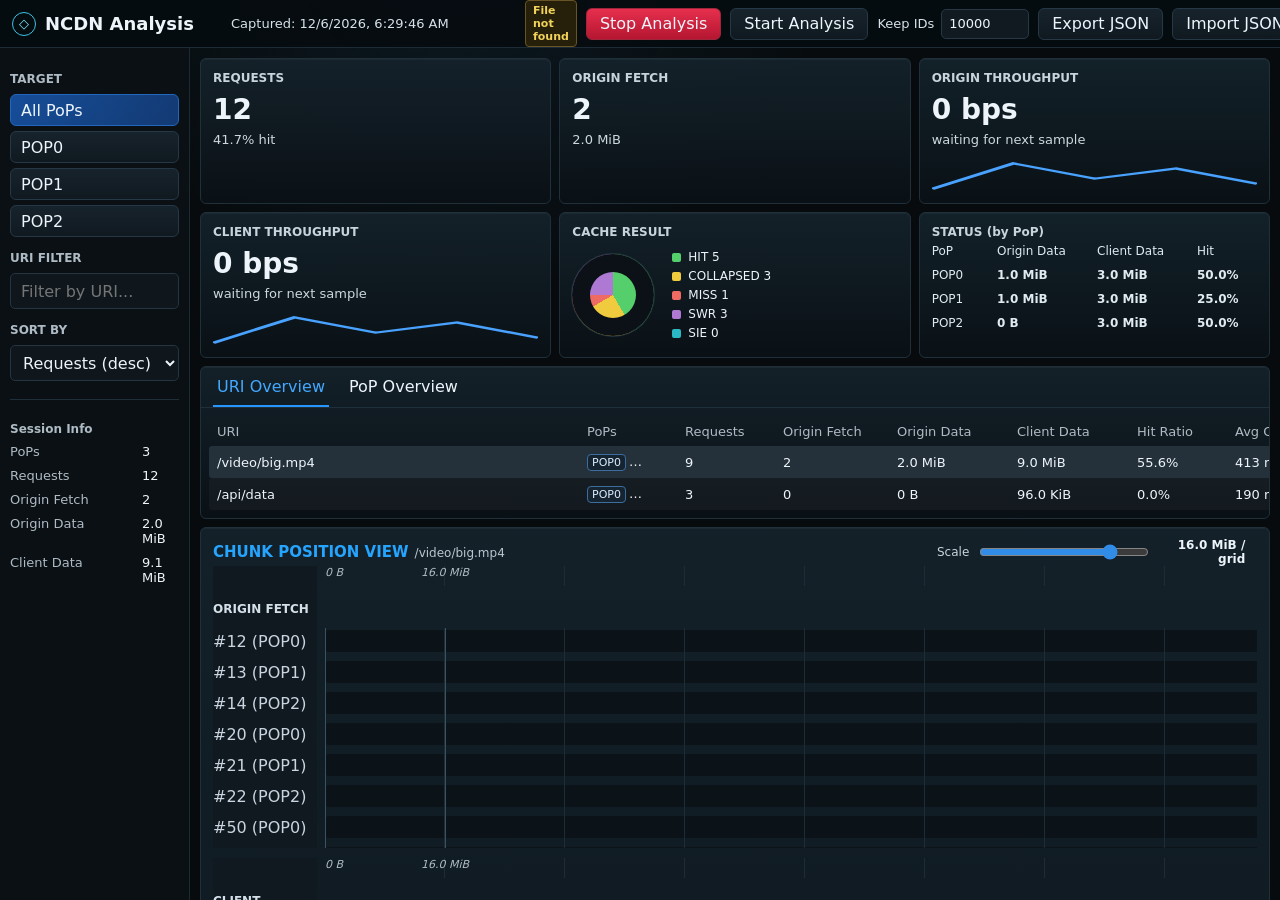
==== l4lb/static/analyzer/index.html @ 8c85a904 "visualizer" ====
<!doctype html>
<html lang="en">
  <head>
    <meta charset="utf-8">
    <meta name="viewport" content="width=device-width, initial-scale=1">
    <title>NCDN Analysis</title>
    <link rel="stylesheet" href="./styles.css">
  </head>
  <body>
    <div class="app">
      <header class="topbar">
        <div class="brand"><span class="brand-mark">◇</span>NCDN Analysis</div>
        <div class="session" id="sessionTime">Captured: -</div>
        <div class="recording" id="statusPill">LOADING</div>
        <button class="danger" id="stopButton">Stop Analysis</button>
        <button id="startButton">Start Analysis</button>
        <label class="limit">Keep IDs <input id="maxRequestIds" type="number" min="0" value="10000"></label>
        <button id="exportButton">Export JSON</button>
        <button id="importButton">Import JSON</button>
        <input id="importFile" type="file" accept="application/json" hidden>
        <label class="toggle">Auto Refresh <input id="autoRefresh" type="checkbox" checked></label>
        <label class="limit">Interval <input id="refreshIntervalMs" type="number" min="100" step="100" value="1000"> ms</label>
        <button id="refreshButton">Refresh</button>
      </header>

      <aside class="sidebar">
        <section>
          <h2>TARGET</h2>
          <div id="popButtons"></div>
        </section>
        <section>
          <h2>URI FILTER</h2>
          <input class="filter" id="uriFilter" placeholder="Filter by URI...">
        </section>
        <section>
          <h2>SORT BY</h2>
          <select class="select" id="sortBy">
            <option value="requests">Requests (desc)</option>
            <option value="origin">Origin Fetch (desc)</option>
            <option value="bytes">Client Data (desc)</option>
            <option value="hit">Hit Ratio (desc)</option>
          </select>
        </section>
        <section class="session-box">
          <h2>Session Info</h2>
          <dl id="sessionInfo"></dl>
        </section>
      </aside>

      <main class="content">
        <section class="metrics" id="metrics"></section>
        <section class="panel uri-panel">
          <div class="tabs">
            <button class="tab active" data-overview="uri">URI Overview</button>
            <button class="tab" data-overview="pop">PoP Overview</button>
          </div>
          <div class="overview-table">
            <div id="overviewHead"></div>
            <div id="overviewRows"></div>
          </div>
        </section>
        <section class="panel timeline-panel">
          <div class="timeline-head">
            <div class="section-title" id="timelineTitle">CHUNK POSITION VIEW</div>
            <label class="time-scale-control" id="positionScaleControl">
              <span>Scale</span>
              <input id="positionScaleSlider" type="range" min="0" max="10" step="1" value="8">
              <strong id="positionScaleValue">16MiB / grid</strong>
            </label>
          </div>
          <div id="timelineBody">
            <h3>ORIGIN FETCH</h3>
            <div class="chart" id="originChart"></div>
            <h3>CLIENT REQUESTS</h3>
            <div class="chart" id="requestChart"></div>
          </div>
          <div class="linked-time-view hidden" id="linkedTimePanel">
            <div class="linked-time-head">
              <div class="section-title" id="linkedTimeTitle">TIME VIEW</div>
              <label class="time-scale-control" id="timeScaleControl">
                <span>Scale</span>
                <input id="timeScaleSlider" type="range" min="0" max="16" step="1" value="11">
                <strong id="timeScaleValue">1.00s / grid</strong>
              </label>
            </div>
            <div id="linkedTimeBody"></div>
          </div>
          <div class="legend">
            <span class="hit">HIT</span><span class="miss">MISS</span><span class="collapsed">COLLAPSED</span>
            <span class="swr">SWR</span><span class="sie">SIE</span><span class="header-wait">HEADER_WAIT</span><span class="fetch">FETCH</span>
          </div>
        </section>
      </main>

    </div>
    <script src="./app.js"></script>
  </body>
</html>
---- l4lb/static/analyzer/styles.css ----
* {
  box-sizing: border-box;
}

:root {
  color-scheme: dark;
  --bg: #070b0e;
  --panel: #101820;
  --panel2: #0b1217;
  --line: #1f303b;
  --text: #edf5fb;
  --muted: #aebbc4;
  --blue: #318ce7;
  --green: #55cf6c;
  --yellow: #f0cb3e;
  --red: #ef6a62;
  --violet: #ad79d2;
}

body {
  margin: 0;
  min-width: 1180px;
  background: radial-gradient(circle at 35% -10%, rgba(46, 139, 179, 0.13), transparent 30%), var(--bg);
  color: var(--text);
  font-family: Inter, ui-sans-serif, system-ui, -apple-system, BlinkMacSystemFont, "Segoe UI", sans-serif;
  letter-spacing: 0;
}

button,
input,
select {
  font: inherit;
}

button {
  height: 32px;
  border: 1px solid #263846;
  border-radius: 6px;
  color: var(--text);
  background: linear-gradient(#17232c, #101920);
  cursor: pointer;
}

button:hover {
  border-color: #3f728f;
}

.app {
  display: grid;
  grid-template-columns: 230px minmax(760px, 1fr);
  grid-template-rows: 48px calc(100vh - 48px);
  min-height: 100vh;
}

.topbar {
  grid-column: 1 / -1;
  display: flex;
  align-items: center;
  gap: 9px;
  padding: 7px 12px;
  border-bottom: 1px solid #1d2b36;
  background: rgba(6, 12, 16, 0.95);
}

.brand {
  display: flex;
  align-items: center;
  gap: 9px;
  min-width: 210px;
  font-size: 18px;
  font-weight: 750;
}

.brand-mark {
  display: grid;
  place-items: center;
  width: 24px;
  height: 24px;
  border: 1px solid #3cc3e6;
  border-radius: 50%;
  color: #80e8ff;
  font-size: 13px;
}

.session {
  min-width: 285px;
  color: #d6e2ea;
  font-size: 13px;
}

.recording {
  border: 1px solid #2f6d45;
  border-radius: 4px;
  padding: 3px 7px;
  color: #70ef91;
  background: #0b2618;
  font-size: 11px;
  font-weight: 800;
}

.recording.warn {
  border-color: #685424;
  color: #f2d25a;
  background: #261f09;
}

.topbar button {
  display: inline-flex;
  align-items: center;
  gap: 7px;
  padding: 0 13px;
  white-space: nowrap;
}

.topbar .danger {
  margin-left: auto;
  border-color: #9d263a;
  background: linear-gradient(#e62f4d, #b51631);
}

.toggle {
  display: inline-flex;
  align-items: center;
  gap: 8px;
  color: #d6e2ea;
  font-size: 13px;
  white-space: nowrap;
}

.limit {
  display: inline-flex;
  align-items: center;
  gap: 7px;
  color: #d6e2ea;
  font-size: 13px;
  white-space: nowrap;
}

.limit input {
  width: 88px;
  height: 30px;
  border: 1px solid #263846;
  border-radius: 5px;
  padding: 0 7px;
  color: var(--text);
  background: #111a21;
}

.toggle input {
  width: 18px;
  height: 18px;
  accent-color: var(--blue);
}

.sidebar {
  overflow: auto;
  background: #0a1014;
}

.sidebar {
  padding: 10px;
  border-right: 1px solid #1b2a34;
}

.sidebar h2 {
  margin: 14px 0 8px;
  color: var(--muted);
  font-size: 12px;
  font-weight: 750;
}

.side-button,
#popButtons button {
  display: flex;
  align-items: center;
  width: 100%;
  margin-bottom: 5px;
  padding: 0 10px;
  text-align: left;
}

.side-button.active,
#popButtons button.active {
  border-color: #2267bd;
  background: linear-gradient(120deg, #164d98, #133a73);
}

.filter,
.select {
  width: 100%;
  height: 36px;
  border: 1px solid #243542;
  border-radius: 5px;
  color: var(--text);
  background: #0f171d;
}

.filter {
  padding: 0 10px;
  outline: 0;
}

.select {
  padding: 0 8px;
}

.session-box {
  margin-top: 18px;
  padding-top: 8px;
  border-top: 1px solid var(--line);
}

dl,
.detail-list {
  display: grid;
  grid-template-columns: 118px minmax(0, 1fr);
  gap: 9px 14px;
  margin: 0;
  font-size: 13px;
}

dt,
.detail-list span {
  color: var(--muted);
}

dd,
.detail-list strong {
  margin: 0;
  color: var(--text);
  font-weight: 500;
}

.detail-list strong {
  min-width: 0;
  overflow-wrap: anywhere;
  white-space: normal;
}

.content {
  overflow: auto;
  padding: 10px;
}

.metrics {
  display: grid;
  grid-template-columns: repeat(4, minmax(150px, 1fr)) minmax(260px, 1.2fr) minmax(250px, 1.2fr);
  gap: 8px;
  margin-bottom: 8px;
}

.metric,
.panel {
  border: 1px solid var(--line);
  border-radius: 6px;
  background: linear-gradient(180deg, rgba(20, 34, 43, 0.93), rgba(10, 17, 22, 0.93));
  box-shadow: inset 0 1px 0 rgba(255, 255, 255, 0.04);
}

.hidden {
  display: none;
}

.metric {
  min-height: 126px;
  padding: 12px;
}

.metric-title {
  color: #c7d4dd;
  font-size: 12px;
  font-weight: 750;
}

.metric-value {
  margin-top: 8px;
  font-size: 28px;
  font-weight: 780;
}

.metric-detail {
  margin-top: 6px;
  color: #ccd7de;
  font-size: 13px;
}

.spark {
  display: block;
  width: 100%;
  height: 34px;
  margin-top: 10px;
}

.spark path.line {
  fill: none;
  stroke: #49a2ff;
  stroke-width: 2;
}

.donut-panel {
  display: grid;
  grid-template-columns: 86px 1fr;
  grid-template-rows: auto 1fr;
  gap: 6px 14px;
  padding: 12px;
}

.donut-panel .metric-title {
  grid-column: 1 / -1;
}

.donut {
  align-self: center;
  width: 82px;
  height: 82px;
  border-radius: 50%;
  box-shadow: inset 0 0 0 18px #0b1116, 0 0 0 1px #223641;
}

.legend-list {
  display: grid;
  gap: 5px;
  align-self: center;
  font-size: 12px;
}

.legend-list span {
  display: flex;
  align-items: center;
  gap: 7px;
}

.legend-list i {
  width: 9px;
  height: 9px;
  border-radius: 2px;
}

.pop-table {
  padding: 12px;
}

.pop-row {
  display: grid;
  grid-template-columns: 1fr 92px 92px 60px;
  gap: 8px;
  align-items: center;
  height: 24px;
  color: #dfeaf1;
  font-size: 12px;
}

.uri-panel {
  margin-bottom: 8px;
}

.tabs {
  display: flex;
  gap: 16px;
  padding: 0 12px;
  border-bottom: 1px solid var(--line);
}

.tab {
  height: 40px;
  padding: 0 4px;
  border: 0;
  border-bottom: 2px solid transparent;
  border-radius: 0;
  background: transparent;
}

.tab.active {
  color: #43a8ff;
  border-bottom-color: #2695ff;
}

.overview-table {
  padding: 8px;
  overflow-x: auto;
}

.overview-head,
.overview-row {
  display: grid;
  gap: 10px;
  align-items: center;
  min-height: 30px;
  padding: 0 8px;
  font-size: 13px;
}

.uri-overview-grid {
  grid-template-columns: minmax(360px, 2.6fr) 88px 88px 104px 110px 110px 88px 120px;
  min-width: 1120px;
}

.pop-overview-grid {
  grid-template-columns: 88px 120px 88px 104px 140px 140px 88px;
  min-width: 860px;
}

.overview-head {
  color: var(--muted);
}

.overview-row {
  width: 100%;
  border: 0;
  border-radius: 3px;
  color: var(--text);
  background: transparent;
  text-align: left;
}

.overview-row:nth-child(even) {
  background: rgba(255, 255, 255, 0.035);
}

.overview-row.selected {
  background: #25313a;
}

.overview-row span {
  min-width: 0;
  overflow: hidden;
  text-overflow: ellipsis;
  white-space: nowrap;
}

.history-cell {
  display: grid;
  gap: 2px 8px;
  align-items: center;
  padding: 4px 0;
}

.history-cell {
  grid-template-columns: 44px 96px 1fr;
}

.overview-row .history-cell {
  overflow: visible;
  white-space: normal;
}

.history-cell i {
  color: var(--muted);
  font-size: 10px;
  font-style: normal;
  text-transform: uppercase;
}

.history-cell b {
  color: var(--text);
  font-size: 11px;
  font-weight: 650;
  white-space: nowrap;
}

.history-cell .spark {
  grid-column: 1 / -1;
  height: 16px;
  margin: 0;
}

.pop-throughput-history {
  min-width: 860px;
  margin-top: 12px;
  padding-top: 10px;
  border-top: 1px solid var(--line);
}

.throughput-history-title {
  margin: 0 8px 8px;
  color: #25a5ff;
  font-size: 13px;
  font-weight: 750;
}

.throughput-history-head,
.throughput-history-row {
  display: grid;
  gap: 10px;
  align-items: center;
  min-height: 28px;
  padding: 0 8px;
  font-size: 13px;
}

.throughput-history-head {
  color: var(--muted);
}

.throughput-history-row:nth-child(even) {
  background: rgba(255, 255, 255, 0.035);
}

.throughput-history-row span {
  min-width: 0;
  overflow: hidden;
  text-overflow: ellipsis;
  white-space: nowrap;
}

.throughput-history-empty {
  padding: 6px 8px 2px;
  color: var(--muted);
  font-size: 13px;
}

.badge {
  display: inline-block;
  margin-right: 3px;
  padding: 1px 4px;
  border: 1px solid #3b6e9f;
  border-radius: 4px;
  color: #d9edff;
  font-style: normal;
  font-size: 11px;
  background: #162331;
}

.timeline-panel {
  padding: 10px 12px 14px;
}

.timeline-head {
  display: flex;
  align-items: center;
  justify-content: space-between;
  gap: 16px;
  flex-wrap: wrap;
}

.section-title {
  color: #25a5ff;
  font-size: 15px;
  font-weight: 750;
}

.section-title small {
  margin-left: 6px;
  color: #b9c7d0;
  font-size: 12px;
  font-weight: 500;
}

.time-scale-control {
  display: flex;
  align-items: center;
  gap: 8px;
  min-width: 320px;
  color: #c9d5de;
  font-size: 12px;
}

.linked-time-view {
  margin-top: 14px;
  padding-top: 12px;
  border-top: 1px solid var(--line);
}

.linked-time-head {
  display: flex;
  align-items: center;
  justify-content: space-between;
  gap: 16px;
  flex-wrap: wrap;
  margin-bottom: 8px;
}

.linked-time-view .section-title {
  margin-bottom: 8px;
}

.linked-time-head .section-title {
  margin-bottom: 0;
}

.time-scale-control input {
  width: 170px;
  accent-color: var(--blue);
}

.time-scale-control select {
  width: 150px;
  height: 28px;
  border: 1px solid #263846;
  border-radius: 5px;
  color: var(--text);
  background: #111a21;
}

.time-scale-control strong {
  width: 86px;
  color: var(--text);
  font-weight: 650;
  text-align: right;
}

.time-scale-control.hidden {
  display: none;
}

h3 {
  margin: 12px 0 7px;
  color: #d4e0e8;
  font-size: 12px;
  font-weight: 750;
}

.chart {
  display: grid;
  gap: 5px;
  min-height: 32px;
  overflow: hidden;
}

.bar-row {
  display: grid;
  grid-template-columns: 104px 1fr;
  gap: 8px;
  align-items: center;
  height: 26px;
  font-size: 12px;
}

.time-scroll,
.position-scroll {
  width: 100%;
  overflow-x: auto;
  padding-bottom: 4px;
}

.time-client-pinned,
.time-view,
.time-throughput-view,
.position-view {
  display: grid;
  grid-template-columns: 104px minmax(0, 1fr);
  gap: 8px;
}

.time-client-pinned {
  position: sticky;
  top: 0;
  z-index: 9;
  padding-bottom: 8px;
  background: #101820;
}

.position-view-stack {
  display: grid;
  gap: 10px;
}

.trace-section {
  display: grid;
  gap: 0;
}

.trace-section-head,
.trace-section-body {
  display: grid;
  grid-template-columns: 104px minmax(0, 1fr);
  gap: 8px;
}

.position-trace-section {
  --trace-section-max-height: 220px;
}

.time-origin-section {
  --trace-section-max-height: 260px;
  margin-top: 2px;
}

.trace-y-scroll {
  max-height: var(--trace-section-max-height);
  overflow-y: auto;
}

.trace-label-scroll {
  overflow-x: hidden;
  scrollbar-width: none;
}

.trace-label-scroll::-webkit-scrollbar {
  display: none;
}

.trace-axis-scroll {
  overflow: hidden;
  padding-bottom: 0;
}

.trace-chart-scroll {
  overflow: auto;
}

.time-throughput-view {
  margin-top: 10px;
  padding-top: 2px;
  border-top: 1px solid var(--line);
}

.time-labels,
.position-labels {
  position: relative;
  z-index: 2;
  background: #101820;
}

.time-labels h3,
.time-section-spacer,
.position-labels h3,
.position-section-spacer {
  height: 19px;
  margin: 12px 0 7px;
}

.time-axis-spacer,
.time-axis,
.position-axis-spacer,
.position-axis {
  height: 24px;
}

.time-label-row,
.time-bar-row,
.position-bar-row {
  display: block;
  width: 100%;
  height: 26px;
  margin: 0 0 5px;
  padding: 0;
  border: 0;
  background: transparent;
}

.time-label-row {
  color: #c9d5de;
  overflow: hidden;
  text-align: left;
  text-overflow: ellipsis;
  white-space: nowrap;
}

.time-track,
.position-track {
  position: relative;
}

.time-track {
  width: var(--time-width);
  min-width: var(--time-width);
}

.position-track {
  width: var(--position-width);
  min-width: var(--position-width);
}

.time-marker {
  position: absolute;
  top: 0;
  bottom: 0;
  z-index: 6;
  width: 0;
  border-left: 1px solid #ffffff;
  pointer-events: none;
}

.time-marker span {
  position: absolute;
  top: 0;
  left: 0;
  transform: translateX(-50%);
  padding: 1px 5px;
  border: 1px solid #ffffff;
  border-radius: 4px;
  color: #071015;
  background: #f5f7fb;
  font-size: 11px;
  font-weight: 750;
  white-space: nowrap;
}

.time-track .chart,
.position-track .chart {
  gap: 0;
  min-height: 0;
}

.throughput-chart {
  position: relative;
  z-index: 2;
  width: var(--time-width);
  height: var(--throughput-height);
  margin-bottom: 5px;
  border: 1px solid #1c303b;
  border-radius: 4px;
  background: #0b1318;
}

.throughput-svg {
  display: block;
  width: var(--time-width);
  height: var(--throughput-height);
}

.throughput-line {
  fill: none;
  stroke-width: 2.5;
  vector-effect: non-scaling-stroke;
}

.throughput-y-grid-line {
  stroke: #263946;
  stroke-width: 1;
  vector-effect: non-scaling-stroke;
}

.throughput-y-axis-line {
  stroke: #6b7f8c;
  stroke-width: 1;
  vector-effect: non-scaling-stroke;
}

.throughput-line.client {
  stroke: var(--green);
}

.throughput-line.origin {
  stroke: var(--blue);
}

.throughput-label {
  display: inline-flex;
  gap: 6px;
  align-items: center;
  height: 16px;
  margin-right: 6px;
  color: #c9d5de;
  font-size: 11px;
}

.throughput-axis-labels {
  position: relative;
  height: var(--throughput-height);
  margin-bottom: 3px;
  color: var(--muted);
  font-size: 10px;
}

.throughput-axis-labels span {
  position: absolute;
  right: 0;
  transform: translateY(-50%);
  white-space: nowrap;
}

.throughput-axis-labels span:nth-child(1) {
  top: 7px;
}

.throughput-axis-labels span:nth-child(2) {
  top: 50%;
}

.throughput-axis-labels span:nth-child(3) {
  top: calc(var(--throughput-height) - 7px);
}

.throughput-key {
  display: block;
  width: 10px;
  height: 3px;
  border-radius: 2px;
}

.throughput-key.client {
  background: var(--green);
}

.throughput-key.origin {
  background: var(--blue);
}

.time-grid {
  position: absolute;
  top: 24px;
  bottom: 0;
  left: 0;
  z-index: 1;
  width: var(--track-width);
  background: repeating-linear-gradient(
    90deg,
    transparent 0,
    transparent calc(var(--grid-width) - 1px),
    #1d2d37 calc(var(--grid-width) - 1px),
    #1d2d37 var(--grid-width)
  );
  pointer-events: none;
}

.time-grid.body-grid {
  top: 0;
}

.time-grid i {
  position: absolute;
  top: 0;
  bottom: 0;
  width: 0;
  border-left: 1px solid #3a5262;
}

.time-axis,
.position-axis {
  color: var(--muted);
  font-size: 11px;
}

.time-axis .bar-bg,
.position-axis .bar-bg {
  width: var(--track-width);
  height: 20px;
  overflow: visible;
  border: 0;
  background: repeating-linear-gradient(
    90deg,
    transparent 0,
    transparent calc(var(--grid-width) - 1px),
    #1d2d37 calc(var(--grid-width) - 1px),
    #1d2d37 var(--grid-width)
  );
}

.time-axis b,
.position-axis b {
  position: absolute;
  top: 0;
  transform: translateX(-50%);
  color: var(--muted);
  font-weight: 500;
  white-space: nowrap;
}

.time-axis b.edge-start,
.position-axis b.edge-start {
  transform: none;
}

.time-axis b.edge-end,
.position-axis b.edge-end {
  transform: translateX(-100%);
}

.time-bar-row .bar-bg {
  width: var(--time-width);
  border: 0;
  background: #0b1318;
}

.position-bar-row .bar-bg {
  width: var(--position-width);
  border: 0;
  background: #0b1318;
}

.time-bar-row .segment,
.position-bar-row .segment {
  min-width: 0;
}

.bar-row > span {
  color: #c9d5de;
  overflow: hidden;
  text-overflow: ellipsis;
  white-space: nowrap;
}

.bar-bg {
  position: relative;
  display: block;
  height: 22px;
  overflow: hidden;
  border: 1px solid #1c303b;
  border-radius: 4px;
  background: repeating-linear-gradient(90deg, #0b1318 0, #0b1318 11.9%, #23323c 12%, #23323c 12.2%);
}

.segment {
  position: absolute;
  top: 2px;
  bottom: 2px;
  display: flex;
  align-items: center;
  justify-content: center;
  min-width: 24px;
  overflow: hidden;
  border-radius: 3px;
  color: #061014;
  font-size: 10px;
  font-weight: 800;
  white-space: nowrap;
}

.legend {
  display: flex;
  gap: 10px;
  margin-top: 10px;
  font-size: 12px;
}

.legend span {
  padding: 2px 8px;
  border-radius: 4px;
  color: #061014;
  font-weight: 800;
}

.hit,
.result-HIT {
  background: var(--green);
}

.miss,
.result-MISS {
  background: var(--red);
}

.collapsed,
.result-COLLAPSED {
  background: var(--yellow);
}

.swr,
.result-SWR {
  background: var(--violet);
}

.sie,
.result-SIE {
  background: #2bb8c5;
}

.fetch,
.result-UNKNOWN {
  background: var(--blue);
}

.header-wait,
.wait-segment {
  background: #8395aa;
}

@media (max-width: 1280px) {
  body {
    min-width: 980px;
  }

  .app {
    grid-template-columns: 190px minmax(620px, 1fr);
  }

  .metrics {
    grid-template-columns: repeat(3, minmax(150px, 1fr));
  }
}
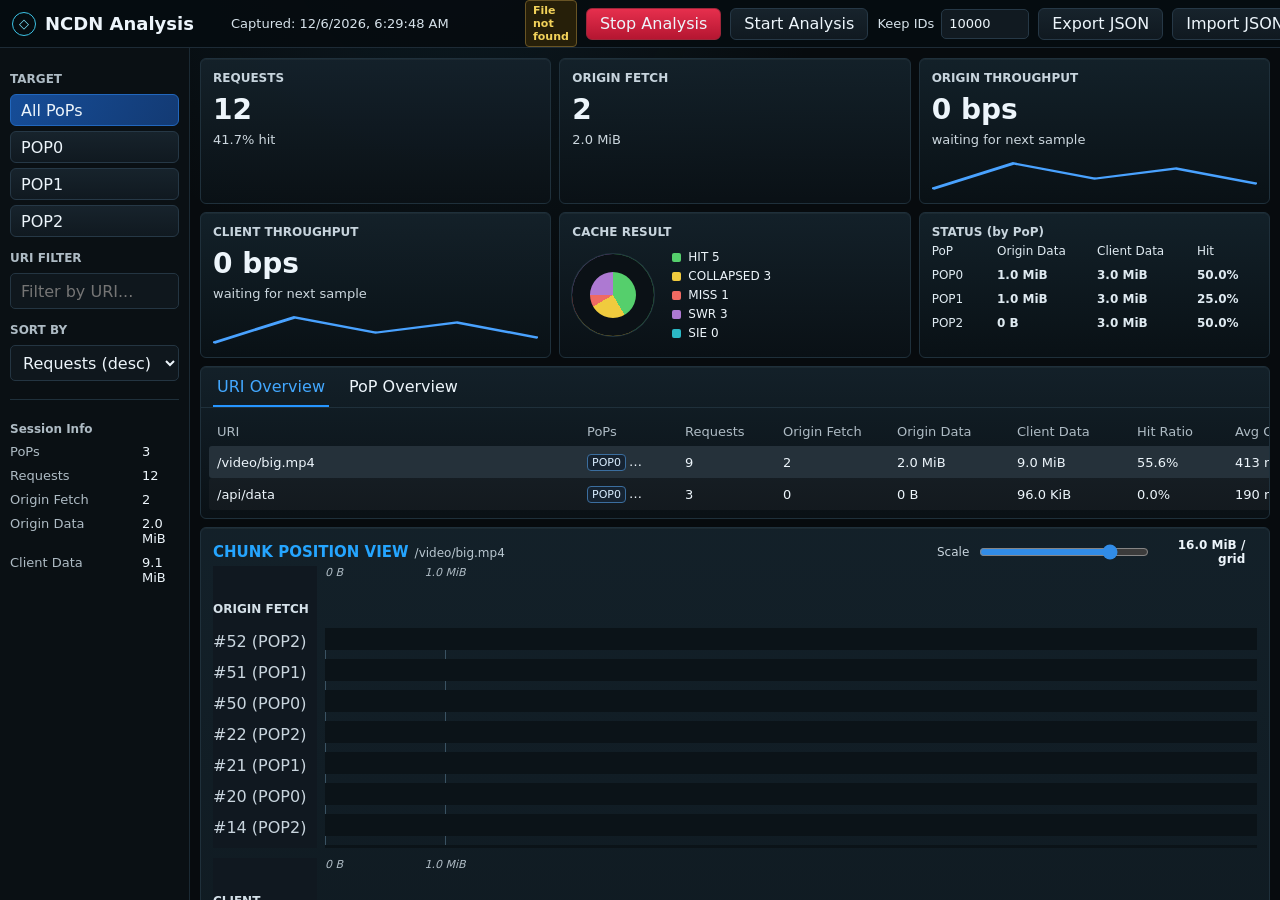
==== commit de3721e9: "fast visualizer" ====
--- a/l4lb/static/analyzer/index.html
+++ b/l4lb/static/analyzer/index.html
@@ -82,6 +82,13 @@
                 <input id="timeScaleSlider" type="range" min="0" max="16" step="1" value="11">
                 <strong id="timeScaleValue">1.00s / grid</strong>
               </label>
+              <label class="time-scale-control" id="timeModeControl">
+                <span>Mode</span>
+                <select class="select compact-select" id="timeViewMode">
+                  <option value="simple" selected>Simple</option>
+                  <option value="detail">Detail</option>
+                </select>
+              </label>
             </div>
             <div id="linkedTimeBody"></div>
           </div>
--- a/l4lb/static/analyzer/styles.css
+++ b/l4lb/static/analyzer/styles.css
@@ -204,6 +204,11 @@
   padding: 0 8px;
 }
 
+.compact-select {
+  width: 96px;
+  height: 30px;
+}
+
 .session-box {
   margin-top: 18px;
   padding-top: 8px;
@@ -633,7 +638,6 @@
   padding-bottom: 4px;
 }
 
-.time-client-pinned,
 .time-view,
 .time-throughput-view,
 .position-view {
@@ -650,9 +654,52 @@
   background: #101820;
 }
 
+.time-client-pinned.trace-section {
+  grid-template-columns: none;
+}
+
 .position-view-stack {
   display: grid;
   gap: 10px;
+}
+
+.time-view-stack {
+  display: grid;
+  gap: 2px;
+}
+
+.time-h-scroll {
+  overflow-x: auto;
+  overflow-y: hidden;
+  overflow-anchor: none;
+  padding-bottom: 4px;
+}
+
+.time-wide {
+  width: calc(var(--time-width) + 112px);
+}
+
+.time-wide .trace-section-head,
+.time-wide .trace-section-body,
+.time-wide.time-throughput-view,
+.time-wide .time-throughput-view {
+  grid-template-columns: 104px var(--time-width);
+}
+
+.position-h-scroll {
+  overflow-x: auto;
+  overflow-y: hidden;
+  overflow-anchor: none;
+  padding-bottom: 4px;
+}
+
+.position-wide {
+  width: calc(var(--position-width) + 112px);
+}
+
+.position-wide .trace-section-head,
+.position-wide .trace-section-body {
+  grid-template-columns: 104px var(--position-width);
 }
 
 .trace-section {
@@ -697,6 +744,43 @@
 
 .trace-chart-scroll {
   overflow: auto;
+}
+
+.position-axis-pane {
+  overflow: hidden;
+  padding-bottom: 0;
+}
+
+.time-axis-pane {
+  overflow: hidden;
+  padding-bottom: 0;
+}
+
+.position-chart-pane {
+  overflow-x: hidden;
+  overflow-y: auto;
+}
+
+.time-chart-pane {
+  overflow-x: hidden;
+}
+
+.time-origin-section .time-chart-pane {
+  overflow-y: auto;
+}
+
+.canvas-scroll-spacer {
+  position: relative;
+  min-height: 31px;
+}
+
+.trace-canvas {
+  position: absolute;
+  top: 0;
+  left: 0;
+  z-index: 2;
+  display: block;
+  pointer-events: none;
 }
 
 .time-throughput-view {
@@ -710,6 +794,18 @@
   position: relative;
   z-index: 2;
   background: #101820;
+}
+
+.position-h-scroll .position-labels {
+  position: sticky;
+  left: 0;
+  z-index: 5;
+}
+
+.time-h-scroll .time-labels {
+  position: sticky;
+  left: 0;
+  z-index: 10;
 }
 
 .time-labels h3,
@@ -895,13 +991,7 @@
   left: 0;
   z-index: 1;
   width: var(--track-width);
-  background: repeating-linear-gradient(
-    90deg,
-    transparent 0,
-    transparent calc(var(--grid-width) - 1px),
-    #1d2d37 calc(var(--grid-width) - 1px),
-    #1d2d37 var(--grid-width)
-  );
+  background: transparent;
   pointer-events: none;
 }
 
@@ -929,13 +1019,7 @@
   height: 20px;
   overflow: visible;
   border: 0;
-  background: repeating-linear-gradient(
-    90deg,
-    transparent 0,
-    transparent calc(var(--grid-width) - 1px),
-    #1d2d37 calc(var(--grid-width) - 1px),
-    #1d2d37 var(--grid-width)
-  );
+  background: transparent;
 }
 
 .time-axis b,
